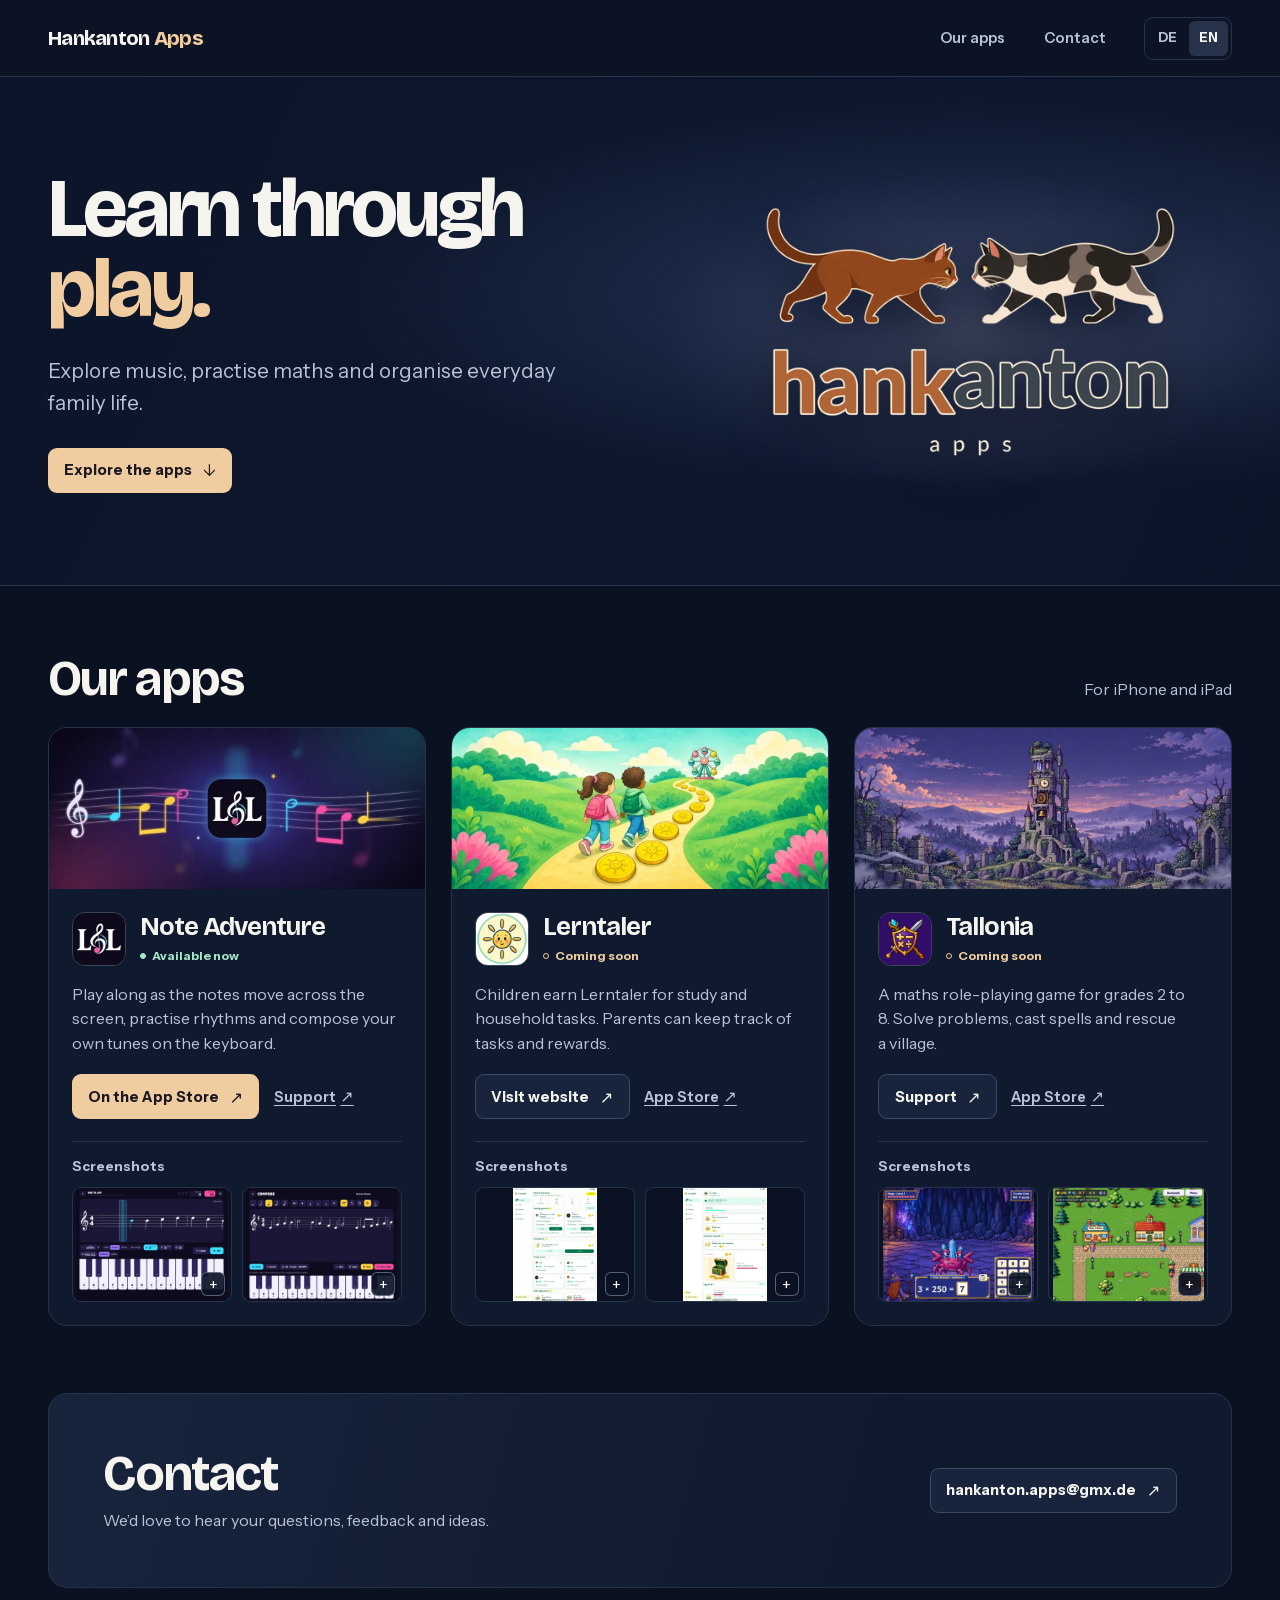
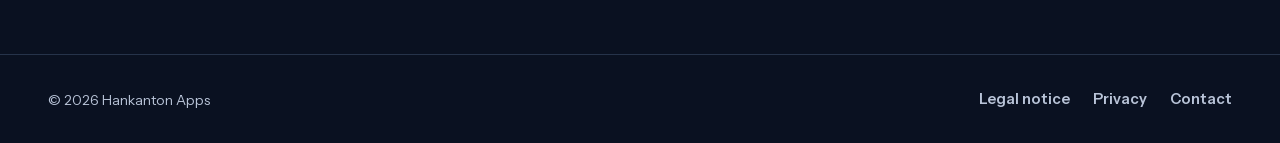
==== en/index.html @ 4e6efb95 "Build bilingual Hankanton Apps website" ====
<!doctype html>
<html lang="en">
<head>
  <meta charset="utf-8">
  <meta name="viewport" content="width=device-width, initial-scale=1">
  <title>Hankanton Apps</title>
  <meta name="description" content="Explore music, practise maths and organise everyday family life.">
  <meta name="theme-color" content="#0a1121">
  <link rel="canonical" href="https://hankanton-apps.de/en/">
  <link rel="alternate" hreflang="de" href="https://hankanton-apps.de/">
  <link rel="alternate" hreflang="en" href="https://hankanton-apps.de/en/">
  <link rel="alternate" hreflang="x-default" href="https://hankanton-apps.de/">
  <link rel="icon" type="image/png" href="../assets/brand/hankanton-apps.png">
  <link rel="stylesheet" href="../assets/site.css">
</head>
<body>
  <a class="skip button button-accent" href="#inhalt">Skip to content</a>
  <header class="site-header">
    <div class="wrap">
      <a class="wordmark" href="./">Hankanton <span>Apps</span></a>
      <nav class="nav" aria-label="Main navigation">
        <a href="./#apps">Our apps</a>
        <a href="./#kontakt">Contact</a>
        <div class="languages" role="group" aria-label="Language">
          <a href="../" lang="de" hreflang="de" aria-label="Deutsch">DE</a>
          <a href="../en/" lang="en" hreflang="en" aria-label="English" aria-current="page">EN</a>
        </div>
      </nav>
    </div>
  </header>
  <main id="inhalt" tabindex="-1">
    <section class="hero" aria-labelledby="intro-title">
      <div class="wrap hero-inner">
        <div>
          <h1 id="intro-title">Learn through <span>play.</span></h1>
          <p>Explore music, practise maths and organise everyday family life.</p>
          <a class="button button-accent" href="#apps">Explore the apps <span class="arrow" aria-hidden="true">↓</span></a>
        </div>
        <div class="hero-brand">
          <img src="../assets/brand/hankanton-apps.png" alt="Hankanton Apps" width="514" height="325" fetchpriority="high">
        </div>
      </div>
    </section>
    <section class="wrap apps" id="apps" aria-labelledby="apps-title">
      <div class="section-heading">
        <h2 id="apps-title">Our apps</h2>
        <p>For iPhone and iPad</p>
      </div>
      <div class="app-grid">
        <article class="app-card" aria-labelledby="noten-abenteuer">
          <img class="app-cover" src="../assets/noten-abenteuer/cover-520.webp"
            srcset="../assets/noten-abenteuer/cover-520.webp 520w, ../assets/noten-abenteuer/cover-1040.webp 1040w"
            sizes="(max-width: 570px) calc(100vw - 2rem), (max-width: 1080px) 47vw, 400px"
            width="520" height="223" alt="Colourful notes around the Note Adventure logo" decoding="async">
          <div class="app-body">
            <div class="app-title">
              <img class="app-icon" src="../assets/noten-abenteuer/icon.webp" alt="" width="54" height="54" decoding="async">
              <div>
                <h3 id="noten-abenteuer">Note Adventure</h3>
                <p class="status available">Available now</p>
              </div>
            </div>
            <p class="app-description">Play along as the notes move across the screen, practise rhythms and compose your own tunes on the keyboard.</p>
            <div class="app-actions">
              <a class="button button-accent" href="https://apps.apple.com/app/id6821079795">On the App Store <span class="arrow" aria-hidden="true">↗</span></a>
              <a class="text-link" href="https://hankanton.github.io/noten-abenteuer-support/en/">Support <span class="arrow" aria-hidden="true">↗</span></a>
            </div>
            <div class="app-gallery">
              <p class="gallery-label">Screenshots</p>
              <div class="screens">
                <a href="../assets/noten-abenteuer/play-en.webp" aria-label="Enlarge · Band mode with the keyboard">
                  <img src="../assets/noten-abenteuer/play-en.webp" alt="Band mode with the keyboard" width="1440" height="1080" loading="lazy" decoding="async">
                </a>
                <a href="../assets/noten-abenteuer/compose-en.webp" aria-label="Enlarge · Composing a melody">
                  <img src="../assets/noten-abenteuer/compose-en.webp" alt="Composing a melody" width="1440" height="1080" loading="lazy" decoding="async">
                </a>
              </div>
            </div>
          </div>
        </article>
        <article class="app-card" aria-labelledby="lerntaler">
          <img class="app-cover" src="../assets/lerntaler/cover-520.webp"
            srcset="../assets/lerntaler/cover-520.webp 520w, ../assets/lerntaler/cover-1040.webp 1040w"
            sizes="(max-width: 570px) calc(100vw - 2rem), (max-width: 1080px) 47vw, 400px"
            width="520" height="223" alt="Two children follow a path of Lerntaler coins" decoding="async">
          <div class="app-body">
            <div class="app-title">
              <img class="app-icon" src="../assets/lerntaler/icon.webp" alt="" width="54" height="54" decoding="async">
              <div>
                <h3 id="lerntaler">Lerntaler</h3>
                <p class="status">Coming soon</p>
              </div>
            </div>
            <p class="app-description">Children earn Lerntaler for study and household tasks. Parents can keep track of tasks and rewards.</p>
            <div class="app-actions">
              <a class="button" href="https://hankanton.github.io/lerntaler/en/">Visit website <span class="arrow" aria-hidden="true">↗</span></a>
              <a class="text-link" href="https://apps.apple.com/app/id6797849327" aria-label="App Store · coming soon">App Store <span class="arrow" aria-hidden="true">↗</span></a>
            </div>
            <div class="app-gallery">
              <p class="gallery-label">Screenshots</p>
              <div class="screens">
                <a href="../assets/lerntaler/parent-en.webp" aria-label="Enlarge · The Lerntaler parent dashboard">
                  <img src="../assets/lerntaler/parent-en.webp" alt="The Lerntaler parent dashboard" width="900" height="1200" loading="lazy" decoding="async">
                </a>
                <a href="../assets/lerntaler/child-en.webp" aria-label="Enlarge · Today’s tasks in the child’s view">
                  <img src="../assets/lerntaler/child-en.webp" alt="Today’s tasks in the child’s view" width="900" height="1200" loading="lazy" decoding="async">
                </a>
              </div>
            </div>
          </div>
        </article>
        <article class="app-card" aria-labelledby="zahlonia">
          <img class="app-cover" src="../assets/zahlonia/cover-520.webp"
            srcset="../assets/zahlonia/cover-520.webp 520w, ../assets/zahlonia/cover-1040.webp 1040w"
            sizes="(max-width: 570px) calc(100vw - 2rem), (max-width: 1080px) 47vw, 400px"
            width="520" height="223" alt="The Number Tower overlooking a valley at dusk" decoding="async">
          <div class="app-body">
            <div class="app-title">
              <img class="app-icon" src="../assets/zahlonia/icon.webp" alt="" width="54" height="54" decoding="async">
              <div>
                <h3 id="zahlonia">Tallonia</h3>
                <p class="status">Coming soon</p>
              </div>
            </div>
            <p class="app-description">A maths role-playing game for grades 2 to 8. Solve problems, cast spells and rescue a village.</p>
            <div class="app-actions">
              <a class="button" href="https://hankanton.github.io/zahlonia-support/en/">Support <span class="arrow" aria-hidden="true">↗</span></a>
              <a class="text-link" href="https://apps.apple.com/app/id6821342129" aria-label="App Store · coming soon">App Store <span class="arrow" aria-hidden="true">↗</span></a>
            </div>
            <div class="app-gallery">
              <p class="gallery-label">Screenshots</p>
              <div class="screens">
                <a href="../assets/zahlonia/maths-en.webp" aria-label="Enlarge · A maths problem during battle">
                  <img src="../assets/zahlonia/maths-en.webp" alt="A maths problem during battle" width="1440" height="1080" loading="lazy" decoding="async">
                </a>
                <a href="../assets/zahlonia/village-en.webp" aria-label="Enlarge · The village in Tallonia">
                  <img src="../assets/zahlonia/village-en.webp" alt="The village in Tallonia" width="1440" height="1080" loading="lazy" decoding="async">
                </a>
              </div>
            </div>
          </div>
        </article>
      </div>
    </section>
    <section class="wrap contact" id="kontakt" aria-labelledby="contact-title">
      <div>
        <h2 id="contact-title">Contact</h2>
        <p>We’d love to hear your questions, feedback and ideas.</p>
      </div>
      <a class="button" href="mailto:hankanton.apps@gmx.de">hankanton.apps@gmx.de <span class="arrow" aria-hidden="true">↗</span></a>
    </section>
  </main>
  <dialog class="viewer" aria-labelledby="viewer-caption">
    <form method="dialog" class="viewer-bar">
      <p id="viewer-caption"></p>
      <button class="button" type="submit" aria-label="Close" autofocus>×</button>
    </form>
    <img alt="">
  </dialog>
  <script src="../assets/gallery.js" defer></script>
  <footer class="site-footer">
    <div class="wrap">
      <small>© 2026 Hankanton Apps</small>
      <nav class="footer-links" aria-label="Legal information">
        <a href="legal-notice.html">Legal notice</a>
        <a href="privacy.html">Privacy</a>
        <a href="./#kontakt">Contact</a>
      </nav>
    </div>
  </footer>
</body>
</html>
---- assets/site.css ----
@font-face {
  font-family: "Bricolage Grotesque";
  src: url("fonts/bricolage-grotesque.woff2") format("woff2");
  font-weight: 400 800;
  font-display: swap;
}

@font-face {
  font-family: "Instrument Sans";
  src: url("fonts/instrument-sans.woff2") format("woff2");
  font-weight: 400 700;
  font-display: swap;
}

:root {
  color-scheme: dark;
  --navy: #0a1121;
  --panel: #101a2e;
  --line: #26334a;
  --text: #f6f4ee;
  --muted: #b8c3d7;
  --gold: #f0cca1;
  --display: "Bricolage Grotesque", system-ui, sans-serif;
  --body: "Instrument Sans", system-ui, sans-serif;
}

*, *::before, *::after { box-sizing: border-box; }

body {
  margin: 0;
  background: var(--navy);
  color: var(--text);
  font: 1rem/1.55 var(--body);
  -webkit-font-smoothing: antialiased;
}

img { display: block; max-width: 100%; }
a { color: inherit; }
a:focus-visible, button:focus-visible { outline: 2px solid var(--gold); outline-offset: 5px; }
h1, h2, h3, p { margin: 0; }
h1, h2, h3 { font-family: var(--display); }
button { font: inherit; }

.wrap {
  width: min(1264px, calc(100% - 6rem));
  margin-inline: auto;
}

.skip {
  position: absolute;
  z-index: 2;
  top: 0;
  left: 1rem;
  transform: translateY(-160%);
}

.skip:focus { transform: translateY(.6rem); }

.site-header {
  background: #0b1324;
  border-bottom: 1px solid var(--line);
}

.site-header .wrap {
  display: flex;
  align-items: center;
  justify-content: space-between;
  min-height: 76px;
  gap: 1rem;
}

.wordmark {
  font: 750 1.27rem/1 var(--display);
  letter-spacing: -.035em;
  text-decoration: none;
  white-space: nowrap;
}

.wordmark span { color: var(--gold); }

.nav, .languages {
  display: flex;
  align-items: center;
}

.nav { gap: clamp(1rem, 3vw, 2.6rem); }

.nav > a, .footer-links a {
  color: var(--muted);
  font-size: .92rem;
  font-weight: 600;
  text-decoration: none;
}

.nav a:hover, .footer-links a:hover { color: var(--text); }

.languages {
  gap: 2px;
  padding: 3px;
  border: 1px solid var(--line);
  border-radius: 9px;
}

.languages a {
  display: grid;
  place-items: center;
  min-width: 39px;
  min-height: 35px;
  border-radius: 6px;
  color: var(--muted);
  font-size: .79rem;
  font-weight: 700;
  text-decoration: none;
}

.languages a[aria-current="page"] {
  background: #26334b;
  color: var(--text);
}

.hero {
  isolation: isolate;
  overflow: hidden;
  background:
    radial-gradient(ellipse at 77% 43%, #243658 0, transparent 48%),
    linear-gradient(115deg, #0c1529, #0d172d 65%, #0c1528);
  border-bottom: 1px solid var(--line);
}

.hero-inner {
  display: grid;
  grid-template-columns: 1.17fr 1fr;
  align-items: center;
  gap: 3rem;
  padding-block: clamp(4rem, 7.2vw, 7rem);
}

.hero h1 {
  font-size: clamp(3.35rem, 6.45vw, 6.3rem);
  line-height: .97;
  font-weight: 750;
  letter-spacing: -.042em;
}

.hero h1 span { display: block; color: var(--gold); }

.hero p {
  max-width: 37ch;
  margin-top: 1.6rem;
  color: var(--muted);
  font-size: clamp(1.05rem, 1.6vw, 1.28rem);
  line-height: 1.55;
  text-wrap: pretty;
}

.hero .button { margin-top: 1.85rem; }

.hero-brand {
  display: grid;
  place-items: center;
  position: relative;
  justify-self: stretch;
  min-height: 290px;
}

.hero-brand::before {
  content: "";
  position: absolute;
  inset: -11% -15%;
  z-index: -1;
  background: radial-gradient(ellipse, #ecc09220 0, #a3859520 27%, transparent 64%);
  pointer-events: none;
}

.hero-brand img {
  width: min(100%, 435px);
  height: auto;
  filter: drop-shadow(0 16px 24px #060c1dc2);
}

.button {
  display: inline-flex;
  align-items: center;
  justify-content: center;
  gap: .65rem;
  min-height: 45px;
  padding: .6rem .95rem;
  border: 1px solid #3a4b66;
  border-radius: 9px;
  background: #17243b;
  color: var(--text);
  font-size: .91rem;
  font-weight: 700;
  line-height: 1.25;
  text-decoration: none;
}

.button:hover { background: #22324d; }

.button-accent {
  background: var(--gold);
  border-color: transparent;
  color: #1b1720;
}

.button-accent:hover { background: #ffe0ba; }

.arrow { font-size: 1.12em; font-weight: 400; }

.apps { padding-block: clamp(3rem, 5.2vw, 5rem); }

.section-heading {
  display: flex;
  justify-content: space-between;
  align-items: baseline;
  flex-wrap: wrap;
  column-gap: 2rem;
  row-gap: .3rem;
  margin-bottom: 1.45rem;
}

.section-heading h2, .contact h2 {
  font-size: clamp(2.1rem, 4vw, 3.1rem);
  letter-spacing: -.038em;
  line-height: 1.04;
}

.section-heading p, .contact p { color: var(--muted); }

.app-grid {
  display: grid;
  grid-template-columns: repeat(3, minmax(0, 1fr));
  gap: clamp(1rem, 2vw, 1.6rem);
}

.app-card {
  display: flex;
  flex-direction: column;
  overflow: hidden;
  border: 1px solid var(--line);
  border-radius: 19px;
  background: var(--panel);
}

.app-cover {
  width: 100%;
  height: auto;
  aspect-ratio: 3840 / 1646;
  object-fit: cover;
  background: #182440;
}

.app-body {
  display: flex;
  flex: 1;
  flex-direction: column;
  align-items: stretch;
  padding: clamp(.95rem, 1.8vw, 1.5rem);
}

.app-title {
  display: flex;
  gap: .85rem;
  align-items: center;
}

.app-icon {
  flex: none;
  border: 1px solid #ffffff2f;
  border-radius: 13px;
  width: 54px;
  height: 54px;
}

.app-title h3 {
  font-size: clamp(1.23rem, 2vw, 1.66rem);
  line-height: 1.12;
  letter-spacing: -.04em;
}

.status {
  display: inline-flex;
  margin-top: .3rem;
  align-items: center;
  gap: .36rem;
  color: #f0cca1;
  font-size: .76rem;
  font-weight: 700;
}

.status::before {
  content: "";
  width: .4rem;
  height: .4rem;
  border: 1px solid currentColor;
  border-radius: 50%;
}

.status.available { color: #a7e6c8; }
.status.available::before { background: currentColor; }

.app-description {
  margin-block: .95rem 1.15rem;
  color: var(--muted);
  text-wrap: pretty;
}

.app-actions {
  display: flex;
  align-items: center;
  flex-wrap: wrap;
  gap: .5rem .9rem;
  margin-top: auto;
}

.text-link {
  display: inline-flex;
  align-items: center;
  gap: .28rem;
  min-height: 38px;
  color: var(--muted);
  font-size: .89rem;
  font-weight: 650;
  text-underline-offset: .24em;
}

.text-link:hover { color: var(--text); }

.app-gallery {
  margin-top: 1.35rem;
  padding-top: .85rem;
  border-top: 1px solid var(--line);
}

.gallery-label {
  margin-bottom: .65rem;
  color: var(--muted);
  font-size: .84rem;
  font-weight: 700;
}

.screens {
  display: grid;
  grid-template-columns: 1fr 1fr;
  gap: .65rem;
}

.screens a {
  position: relative;
  display: grid;
  place-items: center;
  height: clamp(5.5rem, 9vw, 8rem);
  border: 1px solid var(--line);
  border-radius: 9px;
  background: #0a1224;
}

.screens a:hover { border-color: var(--gold); }
.screens img { width: 100%; height: 100%; min-height: 0; object-fit: contain; border-radius: 8px; }

.screens a::after {
  content: "+";
  position: absolute;
  inset: auto .32rem .32rem auto;
  display: grid;
  place-items: center;
  width: 1.5rem;
  height: 1.5rem;
  border: 1px solid #aebad178;
  border-radius: 6px;
  color: white;
  background: #0a1224e8;
  line-height: 1;
}

.contact {
  display: flex;
  align-items: center;
  justify-content: space-between;
  gap: 1.25rem 2rem;
  padding: clamp(1.5rem, 4.3vw, 3.4rem);
  margin-bottom: clamp(3rem, 5.2vw, 5rem);
  background: linear-gradient(105deg, #17243c, #101a2e 70%);
  border: 1px solid var(--line);
  border-radius: 19px;
}

.contact h2 { margin-bottom: .5rem; }
.contact .button {
  flex-shrink: 0;
  max-width: 100%;
  overflow-wrap: anywhere;
}

.site-footer { border-top: 1px solid var(--line); }

.site-footer .wrap {
  display: flex;
  justify-content: space-between;
  align-items: center;
  flex-wrap: wrap;
  gap: .75rem 1.5rem;
  min-height: 88px;
  padding-block: 1.1rem;
}

.site-footer small { color: var(--muted); font-size: .87rem; }
.footer-links { display: flex; gap: .7rem 1.45rem; flex-wrap: wrap; }
.footer-links a[aria-current="page"] { color: var(--text); text-decoration: underline; text-underline-offset: .25em; }

.legal-main { padding-block: clamp(2rem, 6vw, 5rem); }

.legal-main .text-link { min-height: 44px; margin-bottom: 1rem; }

.legal {
  max-width: 790px;
  padding: clamp(1.4rem, 5vw, 3.7rem);
  border: 1px solid var(--line);
  border-radius: 19px;
  background: var(--panel);
}

.legal h1 {
  margin-bottom: 1.35rem;
  font-size: clamp(2.25rem, 6vw, 4rem);
  line-height: 1.05;
  letter-spacing: -.038em;
  overflow-wrap: anywhere;
}

.legal h2 {
  margin: 1.6rem 0 .35rem;
  font-size: 1.28rem;
  line-height: 1.25;
}

.legal p, .legal address, .legal li { color: var(--muted); }
.legal p + p { margin-top: .75rem; }
.legal address { font-style: normal; }
.legal ul { margin: .6rem 0 0; padding-left: 1.2rem; }
.legal a { color: var(--text); text-underline-offset: .2em; overflow-wrap: anywhere; }
.legal a:hover { color: var(--gold); }

.viewer {
  width: min(1100px, calc(100% - 1.5rem));
  max-width: none;
  max-height: calc(100% - 1.5rem);
  padding: 0;
  border: 1px solid #435573;
  border-radius: 15px;
  color: var(--text);
  background: var(--panel);
}

.viewer::backdrop { background: #030712e6; }
body:has(.viewer[open]) { overflow: hidden; }

.viewer-bar {
  display: flex;
  justify-content: space-between;
  align-items: center;
  gap: 1rem;
  padding: .65rem .85rem .65rem 1.15rem;
  border-bottom: 1px solid var(--line);
  font-weight: 700;
}

.viewer-bar button { min-width: 44px; padding: .25rem; font-size: 1.3rem; }
.viewer img { width: 100%; max-height: calc(100dvh - 6rem); object-fit: contain; }

@media (max-width: 1080px) {
  .wrap { width: calc(100% - 4rem); }
  .app-grid { grid-template-columns: repeat(2, minmax(0, 1fr)); }
  .app-title h3 { font-size: 1.55rem; }
}

@media (max-width: 740px) {
  .wrap { width: calc(100% - 2.5rem); }
  .site-header .wrap { min-height: 63px; }
  .hero-inner { gap: .5rem; padding-block: 3.2rem 2.2rem; grid-template-columns: 1fr; }
  .hero h1 { font-size: clamp(3.45rem, 10.3vw, 5.1rem); }
  .hero p { margin-top: 1.1rem; }
  .hero .button { margin-top: 1.3rem; }
  .hero-brand { min-height: 0; padding-block: .9rem 0; }
  .hero-brand img { width: min(70%, 300px); }
  .contact { align-items: flex-start; flex-direction: column; }
}

@media (max-width: 570px) {
  .app-grid { grid-template-columns: minmax(0, 1fr); }
  .app-body { padding: 1.15rem; }
  .screens a { height: clamp(6.6rem, 28vw, 9rem); }
}

@media (max-width: 420px) {
  .nav > a { display: none; }
  .hero h1 { font-size: clamp(2.94rem, 11vw, 4.2rem); }
  .wrap { width: calc(100% - 2rem); }
}

@media (prefers-reduced-motion: no-preference) {
  .button, .screens a, .nav a, .footer-links a { transition: background-color .18s, border-color .18s, color .18s; }
}
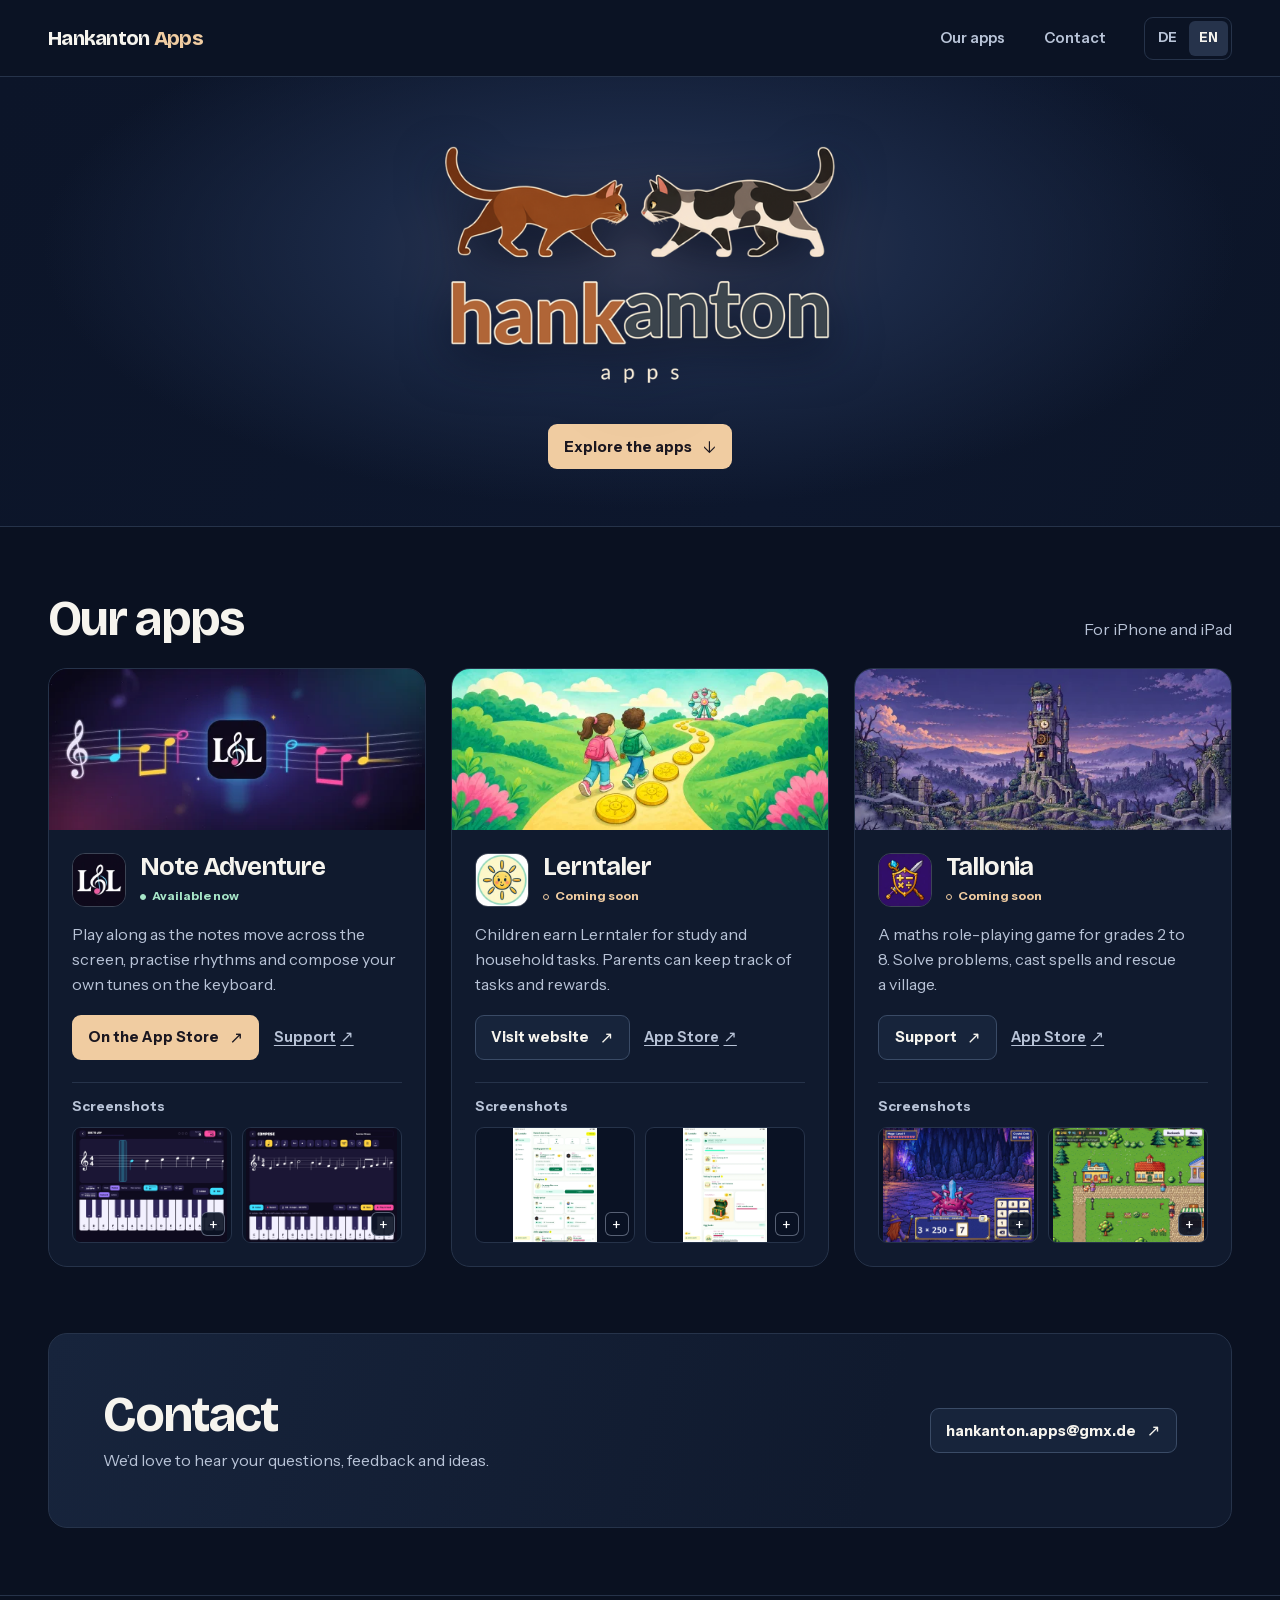
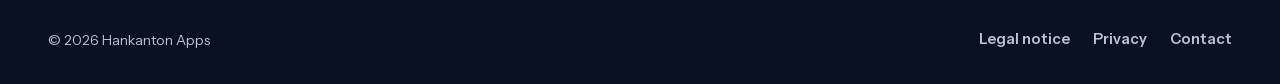
==== commit dd0c7ab4: "Remove learning slogan from homepage" ====
--- a/en/index.html
+++ b/en/index.html
@@ -4,7 +4,7 @@
   <meta charset="utf-8">
   <meta name="viewport" content="width=device-width, initial-scale=1">
   <title>Hankanton Apps</title>
-  <meta name="description" content="Explore music, practise maths and organise everyday family life.">
+  <meta name="description" content="Explore current and upcoming releases from Hankanton Apps.">
   <meta name="theme-color" content="#0a1121">
   <link rel="canonical" href="https://hankanton-apps.de/en/">
   <link rel="alternate" hreflang="de" href="https://hankanton-apps.de/">
@@ -31,14 +31,10 @@
   <main id="inhalt" tabindex="-1">
     <section class="hero" aria-labelledby="intro-title">
       <div class="wrap hero-inner">
-        <div>
-          <h1 id="intro-title">Learn through <span>play.</span></h1>
-          <p>Explore music, practise maths and organise everyday family life.</p>
-          <a class="button button-accent" href="#apps">Explore the apps <span class="arrow" aria-hidden="true">↓</span></a>
-        </div>
-        <div class="hero-brand">
+        <h1 id="intro-title">
           <img src="../assets/brand/hankanton-apps.png" alt="Hankanton Apps" width="514" height="325" fetchpriority="high">
-        </div>
+        </h1>
+        <a class="button button-accent" href="#apps">Explore the apps <span class="arrow" aria-hidden="true">↓</span></a>
       </div>
     </section>
     <section class="wrap apps" id="apps" aria-labelledby="apps-title">
--- a/assets/site.css
+++ b/assets/site.css
@@ -119,64 +119,29 @@
 }
 
 .hero {
-  isolation: isolate;
-  overflow: hidden;
+  text-align: center;
   background:
-    radial-gradient(ellipse at 77% 43%, #243658 0, transparent 48%),
+    radial-gradient(ellipse at 50% 38%, #353c55 0, #1b2946 30%, transparent 66%),
     linear-gradient(115deg, #0c1529, #0d172d 65%, #0c1528);
   border-bottom: 1px solid var(--line);
 }
 
 .hero-inner {
-  display: grid;
-  grid-template-columns: 1.17fr 1fr;
-  align-items: center;
-  gap: 3rem;
-  padding-block: clamp(4rem, 7.2vw, 7rem);
+  padding-block: clamp(2rem, 4.4vw, 4rem);
 }
 
 .hero h1 {
-  font-size: clamp(3.35rem, 6.45vw, 6.3rem);
-  line-height: .97;
-  font-weight: 750;
-  letter-spacing: -.042em;
-}
-
-.hero h1 span { display: block; color: var(--gold); }
-
-.hero p {
-  max-width: 37ch;
-  margin-top: 1.6rem;
-  color: var(--muted);
-  font-size: clamp(1.05rem, 1.6vw, 1.28rem);
-  line-height: 1.55;
-  text-wrap: pretty;
-}
-
-.hero .button { margin-top: 1.85rem; }
-
-.hero-brand {
-  display: grid;
-  place-items: center;
-  position: relative;
-  justify-self: stretch;
-  min-height: 290px;
-}
-
-.hero-brand::before {
-  content: "";
-  position: absolute;
-  inset: -11% -15%;
-  z-index: -1;
-  background: radial-gradient(ellipse, #ecc09220 0, #a3859520 27%, transparent 64%);
-  pointer-events: none;
-}
-
-.hero-brand img {
-  width: min(100%, 435px);
+  width: clamp(12.5rem, 51vw, 26rem);
+  margin-inline: auto;
+}
+
+.hero img {
+  width: 100%;
   height: auto;
   filter: drop-shadow(0 16px 24px #060c1dc2);
 }
+
+.hero .button { margin-top: clamp(1.15rem, 2.3vw, 1.75rem); }
 
 .button {
   display: inline-flex;
@@ -477,12 +442,6 @@
 @media (max-width: 740px) {
   .wrap { width: calc(100% - 2.5rem); }
   .site-header .wrap { min-height: 63px; }
-  .hero-inner { gap: .5rem; padding-block: 3.2rem 2.2rem; grid-template-columns: 1fr; }
-  .hero h1 { font-size: clamp(3.45rem, 10.3vw, 5.1rem); }
-  .hero p { margin-top: 1.1rem; }
-  .hero .button { margin-top: 1.3rem; }
-  .hero-brand { min-height: 0; padding-block: .9rem 0; }
-  .hero-brand img { width: min(70%, 300px); }
   .contact { align-items: flex-start; flex-direction: column; }
 }
 
@@ -494,7 +453,6 @@
 
 @media (max-width: 420px) {
   .nav > a { display: none; }
-  .hero h1 { font-size: clamp(2.94rem, 11vw, 4.2rem); }
   .wrap { width: calc(100% - 2rem); }
 }
 
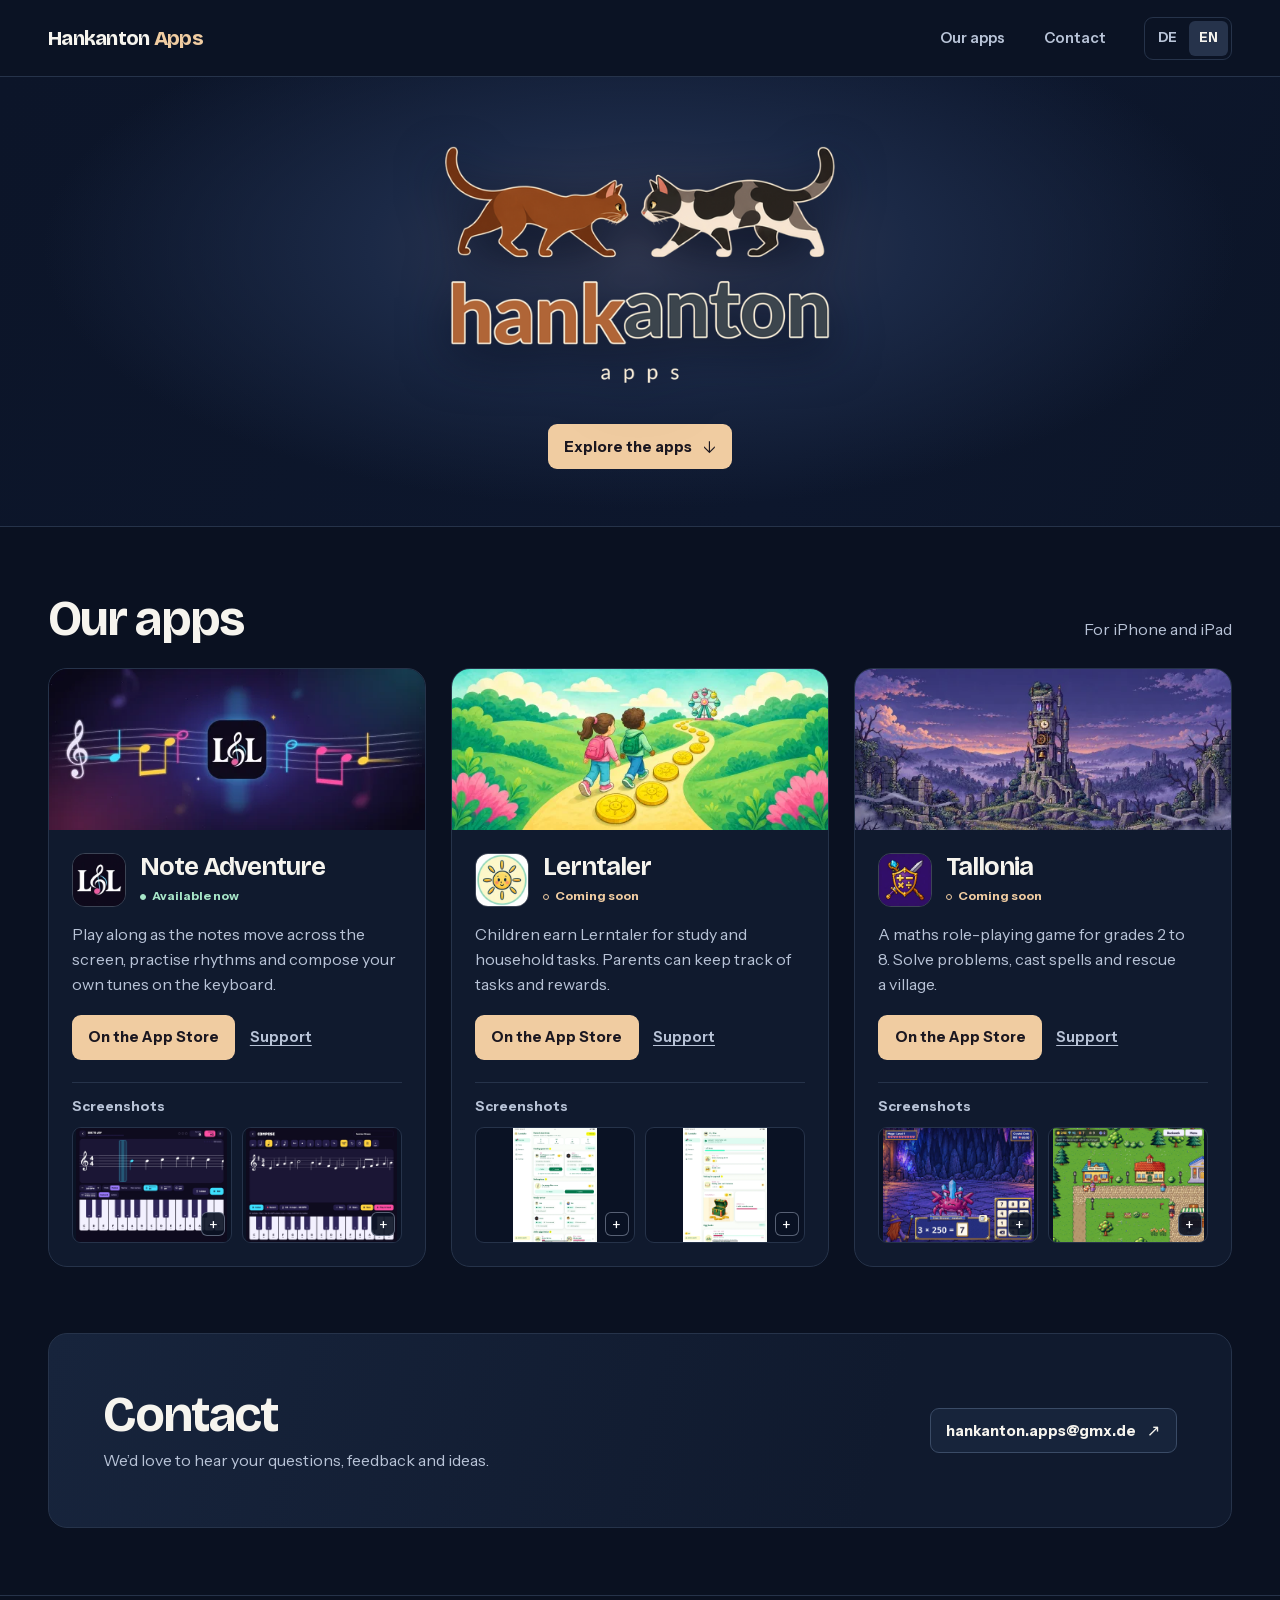
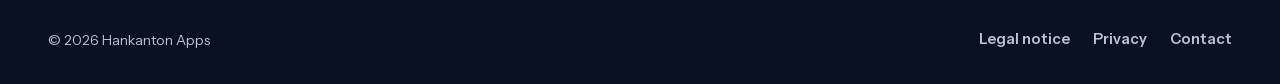
==== commit 19968e45: "Unify app card store buttons and support links" ====
--- a/en/index.html
+++ b/en/index.html
@@ -58,8 +58,8 @@
             </div>
             <p class="app-description">Play along as the notes move across the screen, practise rhythms and compose your own tunes on the keyboard.</p>
             <div class="app-actions">
-              <a class="button button-accent" href="https://apps.apple.com/app/id6821079795">On the App Store <span class="arrow" aria-hidden="true">↗</span></a>
-              <a class="text-link" href="https://hankanton.github.io/noten-abenteuer-support/en/">Support <span class="arrow" aria-hidden="true">↗</span></a>
+              <a class="button button-accent" href="https://apps.apple.com/app/id6821079795">On the App Store</a>
+              <a class="text-link" href="https://hankanton.github.io/noten-abenteuer-support/en/">Support</a>
             </div>
             <div class="app-gallery">
               <p class="gallery-label">Screenshots</p>
@@ -89,8 +89,8 @@
             </div>
             <p class="app-description">Children earn Lerntaler for study and household tasks. Parents can keep track of tasks and rewards.</p>
             <div class="app-actions">
-              <a class="button" href="https://hankanton.github.io/lerntaler/en/">Visit website <span class="arrow" aria-hidden="true">↗</span></a>
-              <a class="text-link" href="https://apps.apple.com/app/id6797849327" aria-label="App Store · coming soon">App Store <span class="arrow" aria-hidden="true">↗</span></a>
+              <a class="button button-accent" href="https://apps.apple.com/app/id6797849327" aria-label="On the App Store · coming soon">On the App Store</a>
+              <a class="text-link" href="https://hankanton.github.io/lerntaler/en/">Support</a>
             </div>
             <div class="app-gallery">
               <p class="gallery-label">Screenshots</p>
@@ -120,8 +120,8 @@
             </div>
             <p class="app-description">A maths role-playing game for grades 2 to 8. Solve problems, cast spells and rescue a village.</p>
             <div class="app-actions">
-              <a class="button" href="https://hankanton.github.io/zahlonia-support/en/">Support <span class="arrow" aria-hidden="true">↗</span></a>
-              <a class="text-link" href="https://apps.apple.com/app/id6821342129" aria-label="App Store · coming soon">App Store <span class="arrow" aria-hidden="true">↗</span></a>
+              <a class="button button-accent" href="https://apps.apple.com/app/id6821342129" aria-label="On the App Store · coming soon">On the App Store</a>
+              <a class="text-link" href="https://hankanton.github.io/zahlonia-support/en/">Support</a>
             </div>
             <div class="app-gallery">
               <p class="gallery-label">Screenshots</p>
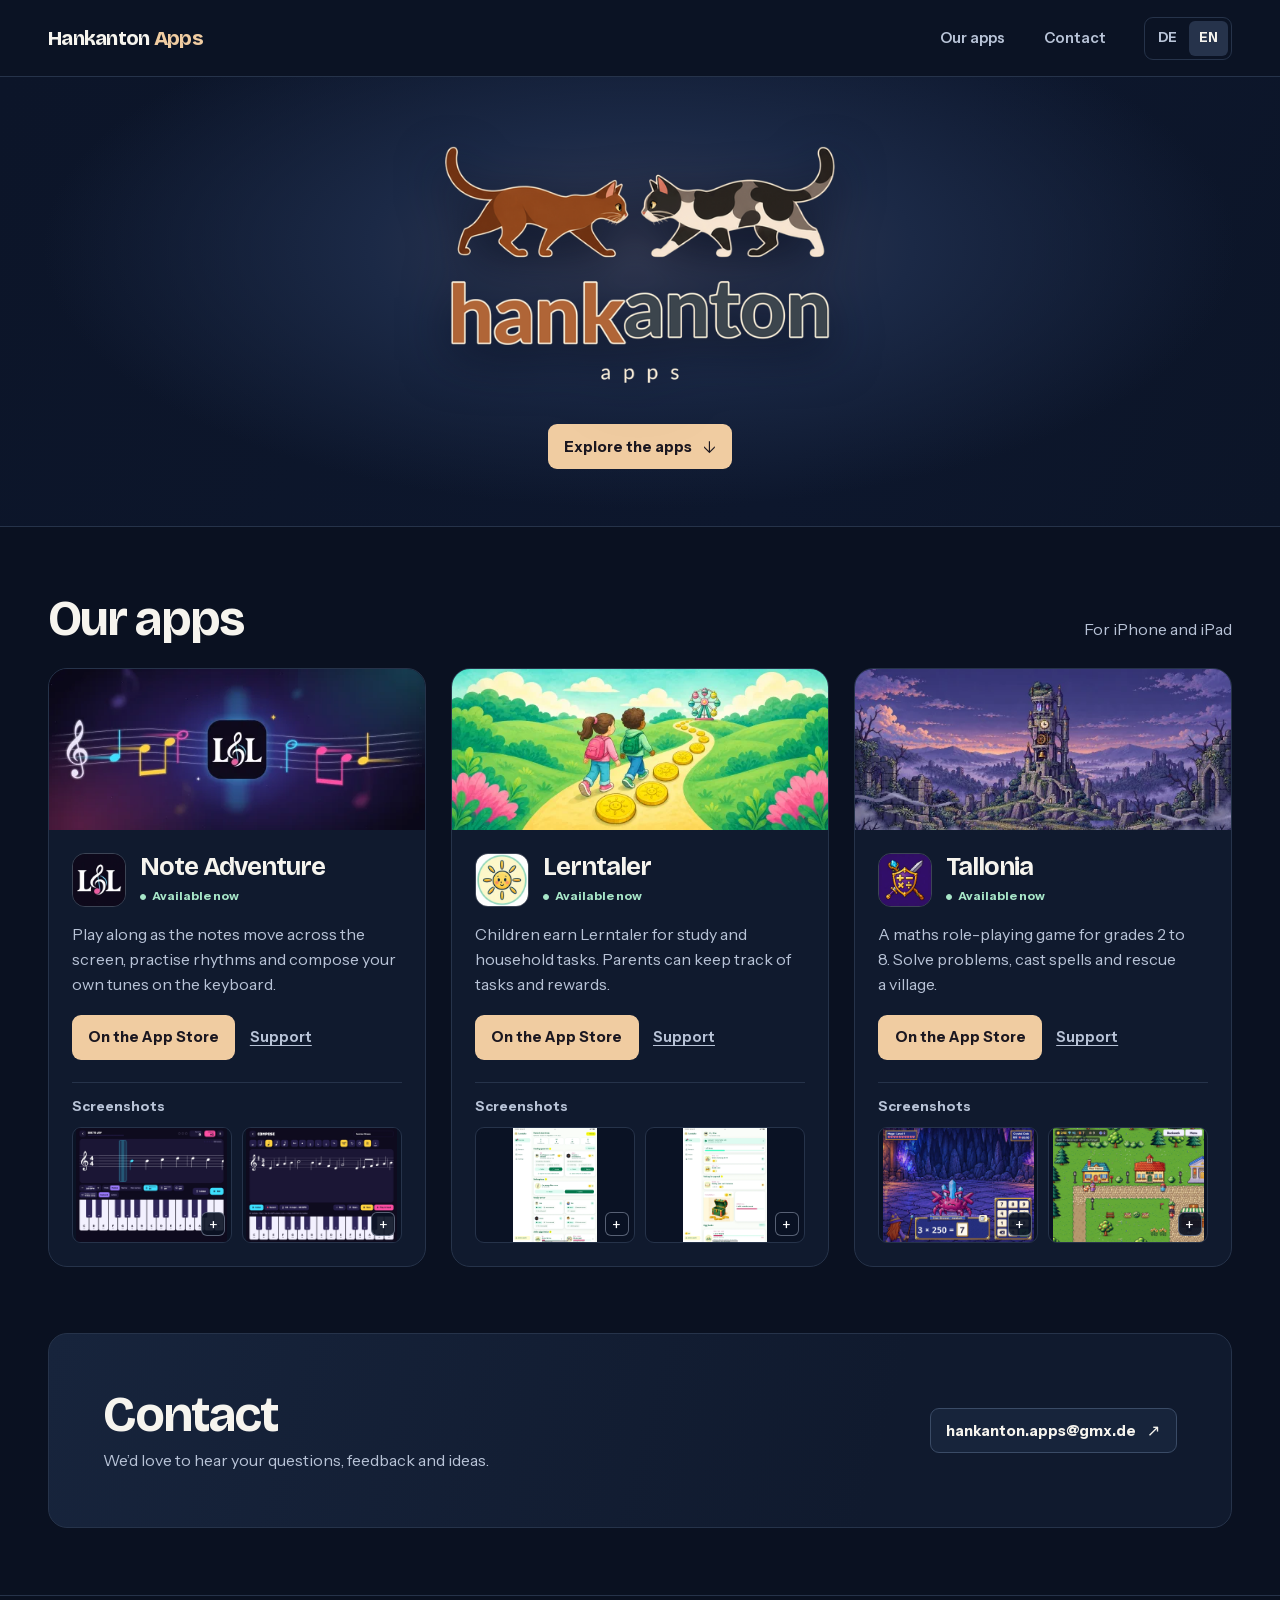
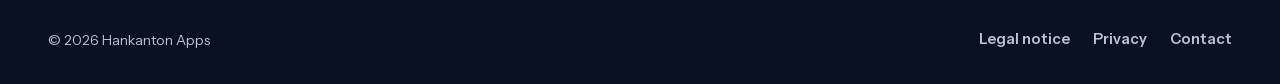
==== commit bc543303: "Mark Lerntaler and Zahlonia as available" ====
--- a/en/index.html
+++ b/en/index.html
@@ -84,12 +84,12 @@
               <img class="app-icon" src="../assets/lerntaler/icon.webp" alt="" width="54" height="54" decoding="async">
               <div>
                 <h3 id="lerntaler">Lerntaler</h3>
-                <p class="status">Coming soon</p>
+                <p class="status available">Available now</p>
               </div>
             </div>
             <p class="app-description">Children earn Lerntaler for study and household tasks. Parents can keep track of tasks and rewards.</p>
             <div class="app-actions">
-              <a class="button button-accent" href="https://apps.apple.com/app/id6797849327" aria-label="On the App Store · coming soon">On the App Store</a>
+              <a class="button button-accent" href="https://apps.apple.com/app/id6797849327">On the App Store</a>
               <a class="text-link" href="https://hankanton.github.io/lerntaler/en/">Support</a>
             </div>
             <div class="app-gallery">
@@ -115,12 +115,12 @@
               <img class="app-icon" src="../assets/zahlonia/icon.webp" alt="" width="54" height="54" decoding="async">
               <div>
                 <h3 id="zahlonia">Tallonia</h3>
-                <p class="status">Coming soon</p>
+                <p class="status available">Available now</p>
               </div>
             </div>
             <p class="app-description">A maths role-playing game for grades 2 to 8. Solve problems, cast spells and rescue a village.</p>
             <div class="app-actions">
-              <a class="button button-accent" href="https://apps.apple.com/app/id6821342129" aria-label="On the App Store · coming soon">On the App Store</a>
+              <a class="button button-accent" href="https://apps.apple.com/app/id6821342129">On the App Store</a>
               <a class="text-link" href="https://hankanton.github.io/zahlonia-support/en/">Support</a>
             </div>
             <div class="app-gallery">
